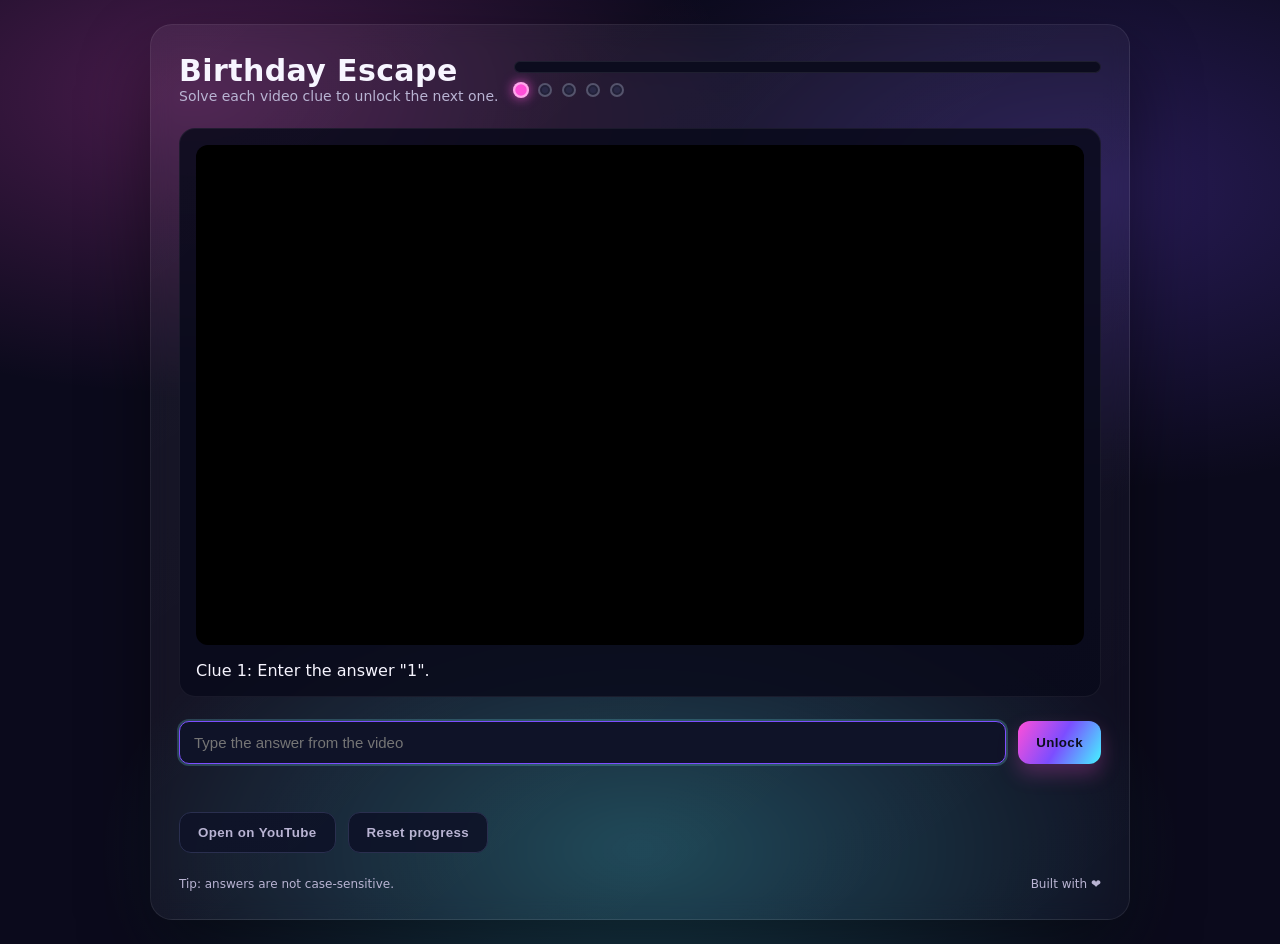
==== index.html @ ee64994b "Add step and multiple video" ====
<!DOCTYPE html>
<html lang="en">

<head>
	<meta charset="UTF-8" />
	<meta name="viewport" content="width=device-width, initial-scale=1" />
	<title>Birthday Escape</title>
	<style>
		:root {
			--bg: #0b0a1c;
			--card: #14112a;
			--accent: #ff4fd8;
			--accent-2: #7c4dff;
			--accent-3: #45f5ff;
			--text: #f7f5ff;
			--muted: #b9b4d3;
			--success: #43f6a2;
			--danger: #ff5d7d;
		}

		* {
			box-sizing: border-box;
		}

		body {
			margin: 0;
			font-family: "Segoe UI", system-ui, -apple-system, sans-serif;
			background:
				radial-gradient(900px 500px at 15% 10%, rgba(255, 79, 216, 0.25), transparent 60%),
				radial-gradient(900px 500px at 85% 20%, rgba(124, 77, 255, 0.25), transparent 60%),
				radial-gradient(900px 500px at 50% 90%, rgba(69, 245, 255, 0.25), transparent 60%),
				var(--bg);
			color: var(--text);
			min-height: 100vh;
			display: flex;
			align-items: center;
			justify-content: center;
			padding: 24px;
		}

		.container {
			width: min(980px, 100%);
			background: linear-gradient(140deg, rgba(255, 255, 255, 0.06), rgba(255, 255, 255, 0.02));
			border-radius: 22px;
			box-shadow: 0 30px 70px rgba(0, 0, 0, 0.45);
			padding: 28px;
			border: 1px solid rgba(255, 255, 255, 0.08);
			backdrop-filter: blur(10px);
			display: grid;
			gap: 24px;
		}

		header {
			display: flex;
			align-items: center;
			justify-content: space-between;
			gap: 16px;
			flex-wrap: wrap;
		}

		.title {
			font-size: clamp(22px, 3vw, 30px);
			font-weight: 700;
			letter-spacing: 0.4px;
		}

		.subtitle {
			color: var(--muted);
			font-size: 14px;
		}

		.progress {
			background: #0c0c1e;
			border-radius: 999px;
			height: 12px;
			overflow: hidden;
			position: relative;
			box-shadow: inset 0 0 0 1px rgba(255, 255, 255, 0.08);
		}

		.progress > span {
			display: block;
			height: 100%;
			background: linear-gradient(90deg, var(--accent), var(--accent-2), var(--accent-3));
			width: 0;
			transition: width 0.3s ease;
			box-shadow: 0 0 20px rgba(255, 79, 216, 0.35);
		}

		.step-dots {
			display: flex;
			gap: 10px;
			align-items: center;
			flex-wrap: wrap;
			margin-top: 10px;
		}

		.step-dot {
			width: 14px;
			height: 14px;
			border-radius: 50%;
			background: #2a2947;
			border: 2px solid rgba(255, 255, 255, 0.2);
			box-shadow: inset 0 0 0 2px rgba(0, 0, 0, 0.2);
			transition: transform 0.2s ease, background 0.2s ease, box-shadow 0.2s ease;
		}

		.step-dot.active {
			background: var(--accent);
			border-color: rgba(255, 255, 255, 0.5);
			box-shadow: 0 0 10px rgba(255, 79, 216, 0.8);
			transform: scale(1.15);
		}

		.step-dot.done {
			background: var(--accent-3);
			border-color: rgba(255, 255, 255, 0.6);
			box-shadow: 0 0 10px rgba(69, 245, 255, 0.7);
		}

		.video-card {
			background: rgba(10, 11, 28, 0.85);
			border-radius: 16px;
			padding: 16px;
			display: grid;
			gap: 16px;
			border: 1px solid rgba(255, 255, 255, 0.06);
		}

		iframe {
			width: 100%;
			aspect-ratio: 16 / 9;
			border: none;
			border-radius: 12px;
			background: #000;
		}

		.clue {
			font-size: 16px;
			color: var(--text);
		}

		.controls {
			display: grid;
			gap: 12px;
		}

		.input-row {
			display: grid;
			grid-template-columns: 1fr auto;
			gap: 12px;
		}

		input[type="text"] {
			padding: 12px 14px;
			border-radius: 10px;
			border: 1px solid #2a2f4f;
			background: #0f1328;
			color: var(--text);
			font-size: 15px;
			outline: none;
		}

		input[type="text"]:focus {
			border-color: var(--accent-2);
			box-shadow: 0 0 0 2px rgba(124, 243, 255, 0.2);
		}

		button {
			padding: 12px 18px;
			border-radius: 12px;
			border: none;
			background: linear-gradient(120deg, var(--accent), var(--accent-2), var(--accent-3));
			color: #0b0f1f;
			font-weight: 800;
			cursor: pointer;
			letter-spacing: 0.4px;
			transition: transform 0.15s ease, box-shadow 0.2s ease;
			box-shadow: 0 10px 20px rgba(255, 79, 216, 0.25);
		}

		button:active {
			transform: scale(0.98);
		}

		.secondary {
			background: rgba(15, 19, 40, 0.9);
			color: var(--muted);
			border: 1px solid #2a2f4f;
			box-shadow: none;
		}

		.feedback {
			min-height: 24px;
			font-size: 14px;
			color: var(--muted);
		}

		.feedback.success {
			color: var(--success);
		}

		.feedback.error {
			color: var(--danger);
		}

		.footer {
			display: flex;
			gap: 12px;
			justify-content: space-between;
			flex-wrap: wrap;
			color: var(--muted);
			font-size: 12px;
		}

		.link {
			color: var(--accent-2);
			text-decoration: none;
		}
	</style>
</head>

<body>
	<div class="container">
		<header>
			<div>
				<div class="title">Birthday Escape</div>
				<div class="subtitle">Solve each video clue to unlock the next one.</div>
			</div>
			<div style="min-width: 220px; flex: 1;">
				<div class="progress" aria-label="Progress">
					<span id="progressBar"></span>
				</div>
				<div class="step-dots" id="stepDots" aria-label="Step markers"></div>
			</div>
		</header>

		<section class="video-card">
			<iframe id="videoFrame" title="Clue video" allow="accelerometer; autoplay; clipboard-write; encrypted-media; gyroscope; picture-in-picture" allowfullscreen></iframe>
			<div class="clue" id="clueText"></div>
		</section>

		<section class="controls">
			<div class="input-row">
				<input id="answerInput" type="text" placeholder="Type the answer from the video" autocomplete="off" />
				<button id="submitButton" type="button">Unlock</button>
			</div>
			<div class="feedback" id="feedback"></div>
			<div style="display: flex; gap: 12px; flex-wrap: wrap;">
				<button id="openYoutube" class="secondary" type="button">Open on YouTube</button>
				<button id="resetProgress" class="secondary" type="button">Reset progress</button>
			</div>
		</section>

		<div class="footer">
			<div>Tip: answers are not case-sensitive.</div>
			<div>Built with ❤</div>
		</div>
	</div>

	<script>
		const steps = [
			{
				id: 1,
				videoId: "dQw4w9WgXcQ",
				prompt: "Clue 1: Enter the answer \"1\".",
				answers: ["1"],
				successMessage: "Step 1 unlocked!"
			},
			{
				id: 2,
				videoId: "9bZkp7q19f0",
				prompt: "Clue 2: Enter the answer \"2\".",
				answers: ["2"],
				successMessage: "Step 2 unlocked!"
			},
			{
				id: 3,
				videoId: "3JZ_D3ELwOQ",
				prompt: "Clue 3: Enter the answer \"3\".",
				answers: ["3"],
				successMessage: "Step 3 unlocked!"
			},
			{
				id: 4,
				videoId: "aqz-KE-bpKQ",
				prompt: "Clue 4: Enter the answer \"4\".",
				answers: ["4"],
				successMessage: "Step 4 unlocked!"
			},
			{
				id: 5,
				videoId: "kXYiU_JCYtU",
				prompt: "Clue 5: Enter the answer \"5\".",
				answers: ["5"],
				successMessage: "All done! Happy birthday!"
			}
		];

		const storageKey = "escape-step-index";
		const videoFrame = document.getElementById("videoFrame");
		const clueText = document.getElementById("clueText");
		const answerInput = document.getElementById("answerInput");
		const feedback = document.getElementById("feedback");
		const progressBar = document.getElementById("progressBar");
		const stepDots = document.getElementById("stepDots");
		const openYoutube = document.getElementById("openYoutube");
		const resetProgress = document.getElementById("resetProgress");

		const normalize = (value) => value
			.toLowerCase()
			.normalize("NFD")
			.replace(/\p{Diacritic}/gu, "")
			.replace(/[^a-z0-9]+/g, " ")
			.trim();

		const getIndex = () => {
			const raw = localStorage.getItem(storageKey);
			const idx = Number(raw);
			return Number.isFinite(idx) && idx >= 0 && idx < steps.length ? idx : 0;
		};

		const setIndex = (idx) => {
			localStorage.setItem(storageKey, String(idx));
		};

		const renderDots = (idx) => {
			stepDots.innerHTML = "";
			steps.forEach((step, stepIndex) => {
				const dot = document.createElement("span");
				dot.className = "step-dot";
				if (stepIndex < idx) dot.classList.add("done");
				if (stepIndex === idx) dot.classList.add("active");
				stepDots.appendChild(dot);
			});
		};

		const renderStep = (idx) => {
			const step = steps[idx];
			const embedUrl = `https://www.youtube.com/embed/${step.videoId}?rel=0`;
			videoFrame.src = embedUrl;
			clueText.textContent = step.prompt;
			feedback.textContent = "";
			feedback.className = "feedback";
			answerInput.value = "";
			answerInput.focus();
			const progress = ((idx) / (steps.length)) * 100;
			progressBar.style.width = `${progress}%`;
			renderDots(idx);
			openYoutube.onclick = () => window.open(`https://youtu.be/${step.videoId}`, "_blank");
		};

		const unlockNext = () => {
			let idx = getIndex();
			const userAnswer = normalize(answerInput.value);
			const stepMatches = steps
				.map((step, stepIndex) => ({
					stepIndex,
					answers: step.answers.map(normalize)
				}))
				.filter((entry) => entry.answers.includes(userAnswer));

			if (!userAnswer) {
				feedback.textContent = "Type an answer first.";
				feedback.className = "feedback error";
				return;
			}

			if (stepMatches.length > 0) {
				const highestMatch = Math.max(...stepMatches.map((entry) => entry.stepIndex));
				const nextIndex = Math.min(highestMatch + 1, steps.length);
				const messageIndex = Math.min(highestMatch, steps.length - 1);
				feedback.textContent = steps[messageIndex].successMessage + (highestMatch > idx ? " Shortcut applied!" : "");
				feedback.className = "feedback success";

				if (nextIndex >= steps.length) {
					setIndex(steps.length - 1);
					progressBar.style.width = "100%";
					renderDots(steps.length - 1);
					clueText.textContent = "All clues solved. Share a smile!";
					return;
				}

				setIndex(nextIndex);
				setTimeout(() => renderStep(nextIndex), 600);
				return;
			}

			feedback.textContent = "Not quite. Try again.";
			feedback.className = "feedback error";
		};

		document.getElementById("submitButton").addEventListener("click", unlockNext);
		answerInput.addEventListener("keydown", (event) => {
			if (event.key === "Enter") {
				unlockNext();
			}
		});

		resetProgress.addEventListener("click", () => {
			setIndex(0);
			renderStep(0);
		});

		renderStep(getIndex());
	</script>
</body>

</html>
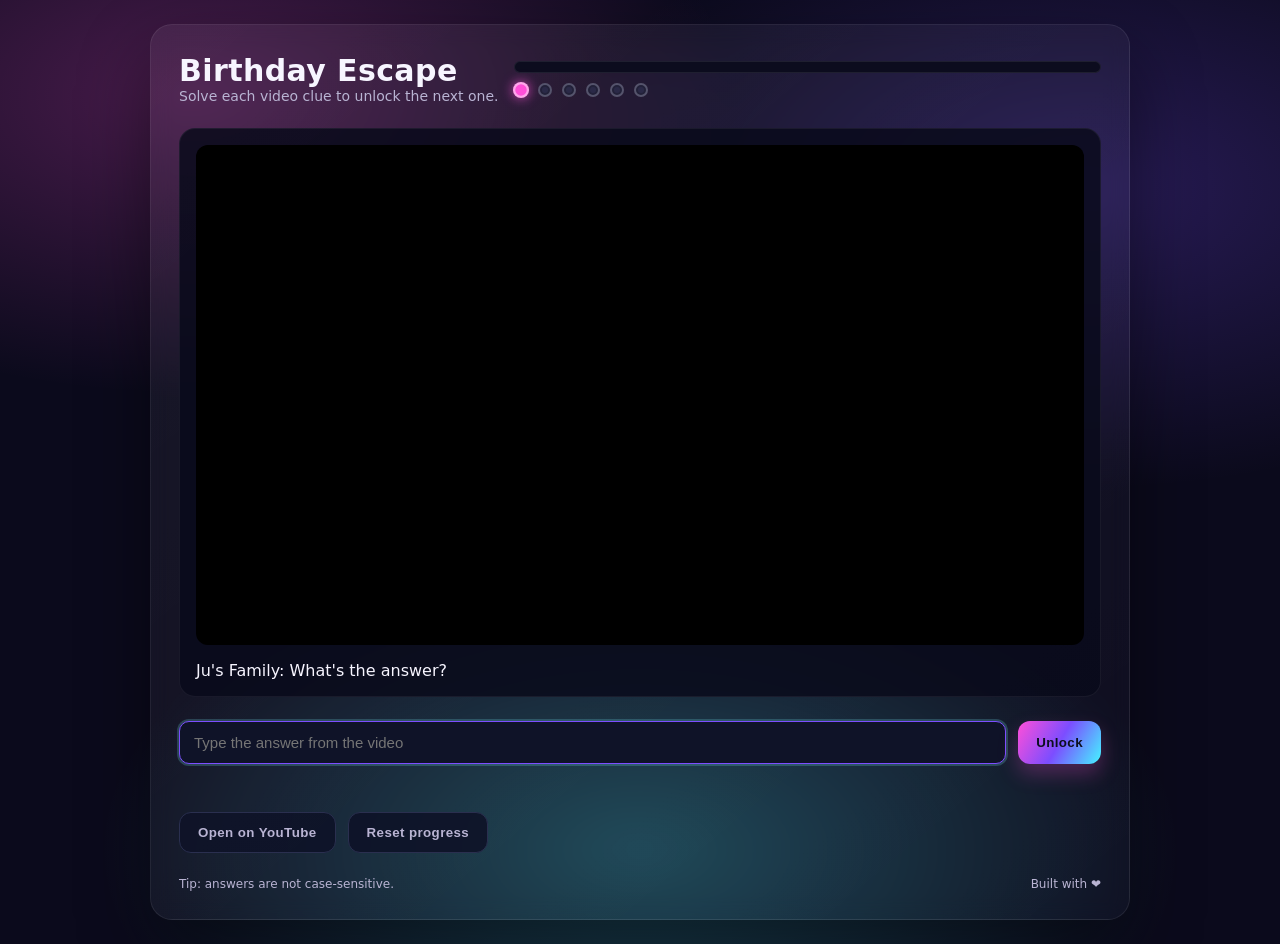
==== commit b7330355: "Add real video and answers" ====
--- a/index.html
+++ b/index.html
@@ -262,38 +262,45 @@
 		const steps = [
 			{
 				id: 1,
-				videoId: "dQw4w9WgXcQ",
-				prompt: "Clue 1: Enter the answer \"1\".",
-				answers: ["1"],
-				successMessage: "Step 1 unlocked!"
+				videoId: "pkTbPj2uB2Y",
+				prompt: "Ju's Family: What's the answer?",
+				answers: ["home", "home!"],
+				successMessage: "Ju's Family unlocked!"
 			},
 			{
 				id: 2,
-				videoId: "9bZkp7q19f0",
-				prompt: "Clue 2: Enter the answer \"2\".",
-				answers: ["2"],
-				successMessage: "Step 2 unlocked!"
+				videoId: "Qhu6roH6QSY",
+				prompt: "Emma & Hugo: What's the answer?",
+				answers: ["64", "64s", "1:04", "1 04", "1min 04", "1 min 04", "1min04", "1min04s", "1min 04s", "1 min 04s", "1:04s"],
+				successMessage: "Emma & Hugo unlocked!"
 			},
 			{
 				id: 3,
-				videoId: "3JZ_D3ELwOQ",
-				prompt: "Clue 3: Enter the answer \"3\".",
-				answers: ["3"],
-				successMessage: "Step 3 unlocked!"
+				videoId: "KE1F0hf01m4",
+				prompt: "Anne: What's the answer?",
+				answers: ["aligator", "alligator", "ali-gator", "ali gator"],
+				successMessage: "Anne unlocked!"
 			},
 			{
 				id: 4,
-				videoId: "aqz-KE-bpKQ",
-				prompt: "Clue 4: Enter the answer \"4\".",
-				answers: ["4"],
-				successMessage: "Step 4 unlocked!"
+				videoId: "dXLEpXMvjw4",
+				prompt: "Nana's team: What's the answer?",
+				answers: ["emoji"],
+				successMessage: "Nana's team unlocked!"
 			},
 			{
 				id: 5,
-				videoId: "kXYiU_JCYtU",
-				prompt: "Clue 5: Enter the answer \"5\".",
-				answers: ["5"],
-				successMessage: "All done! Happy birthday!"
+				videoId: "O6nALjtHTh8",
+				prompt: "Parents: What's the answer?",
+				answers: ["treasure"],
+				successMessage: "Parents unlocked!"
+			},
+			{
+				id: 6,
+				videoId: "5WNW_e3QRlc",
+				prompt: "Lucas: What's the answer?",
+				answers: ["outer wilds", "outerwilds"],
+				successMessage: "Lucas unlocked!"
 			}
 		];
 
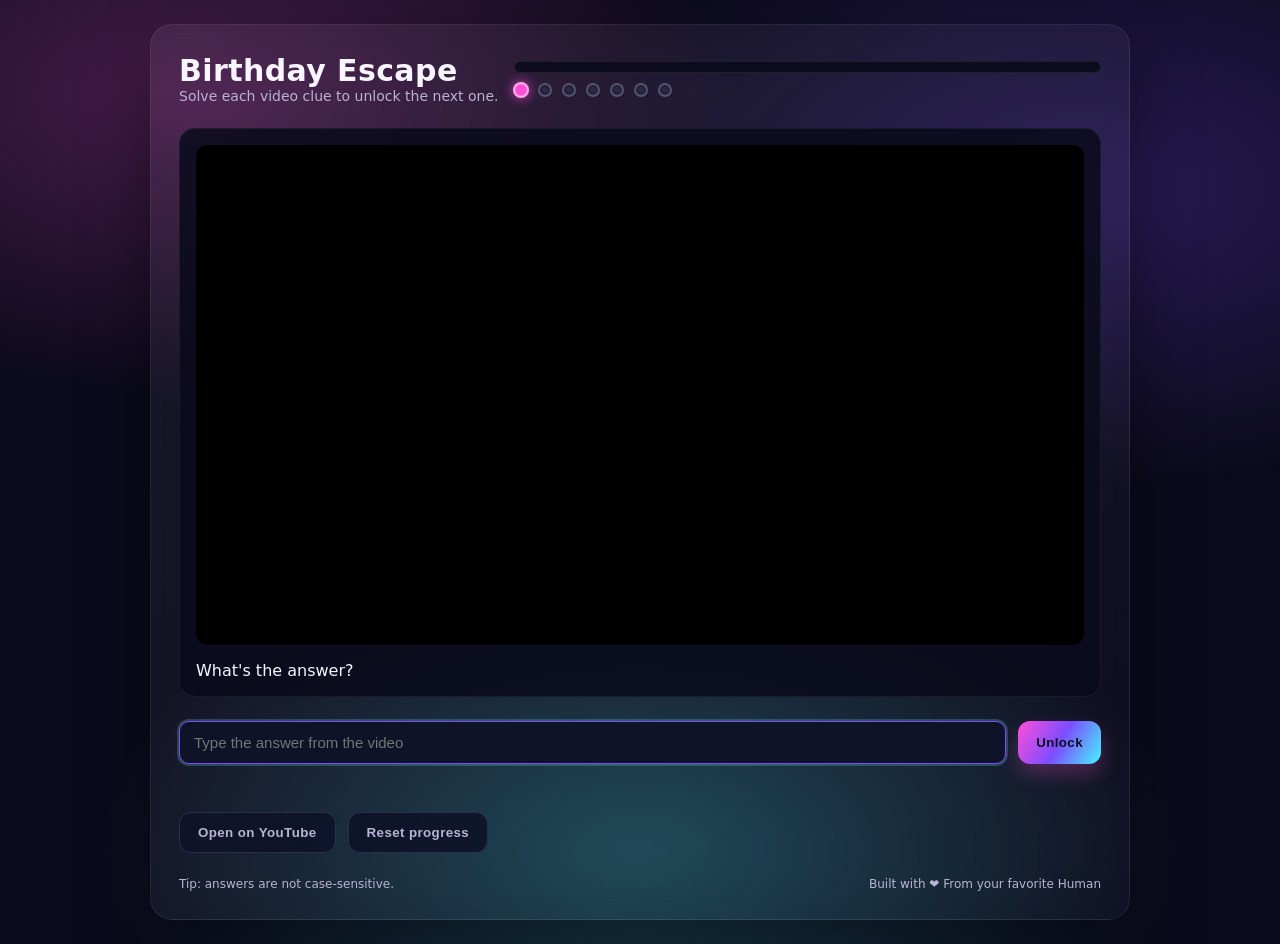
==== commit f9f7599a: "Add Julien's video" ====
--- a/index.html
+++ b/index.html
@@ -254,7 +254,7 @@
 
 		<div class="footer">
 			<div>Tip: answers are not case-sensitive.</div>
-			<div>Built with ❤</div>
+			<div>Built with ❤ From your favorite Human</div>
 		</div>
 	</div>
 
@@ -263,44 +263,51 @@
 			{
 				id: 1,
 				videoId: "pkTbPj2uB2Y",
-				prompt: "Ju's Family: What's the answer?",
-				answers: ["home", "home!"],
-				successMessage: "Ju's Family unlocked!"
+				prompt: "What's the answer?",
+				answers: ["family", "Family"],
+				successMessage: "Good job !"
 			},
 			{
 				id: 2,
 				videoId: "Qhu6roH6QSY",
 				prompt: "Emma & Hugo: What's the answer?",
 				answers: ["64", "64s", "1:04", "1 04", "1min 04", "1 min 04", "1min04", "1min04s", "1min 04s", "1 min 04s", "1:04s"],
-				successMessage: "Emma & Hugo unlocked!"
+				successMessage: "Good job !"
 			},
 			{
 				id: 3,
+				videoId: "Wky6CNcocYQ",
+				prompt: "What's the answer?",
+				answers: ["home", "home!", "Home", "Home!"],
+				successMessage: "Good job !"
+			},
+			{
+				id: 4,
 				videoId: "KE1F0hf01m4",
 				prompt: "Anne: What's the answer?",
 				answers: ["aligator", "alligator", "ali-gator", "ali gator"],
-				successMessage: "Anne unlocked!"
-			},
-			{
-				id: 4,
+				successMessage: "Good job !"
+			},
+			{
+				id: 5,
 				videoId: "dXLEpXMvjw4",
 				prompt: "Nana's team: What's the answer?",
 				answers: ["emoji"],
-				successMessage: "Nana's team unlocked!"
-			},
-			{
-				id: 5,
+				successMessage: "Good job !"
+			},
+			{
+				id: 6,
 				videoId: "O6nALjtHTh8",
 				prompt: "Parents: What's the answer?",
 				answers: ["treasure"],
-				successMessage: "Parents unlocked!"
-			},
-			{
-				id: 6,
+				successMessage: "Good job !"
+			},
+			{
+				id: 7,
 				videoId: "5WNW_e3QRlc",
 				prompt: "Lucas: What's the answer?",
 				answers: ["outer wilds", "outerwilds"],
-				successMessage: "Lucas unlocked!"
+				successMessage: "Good job !"
 			}
 		];
 
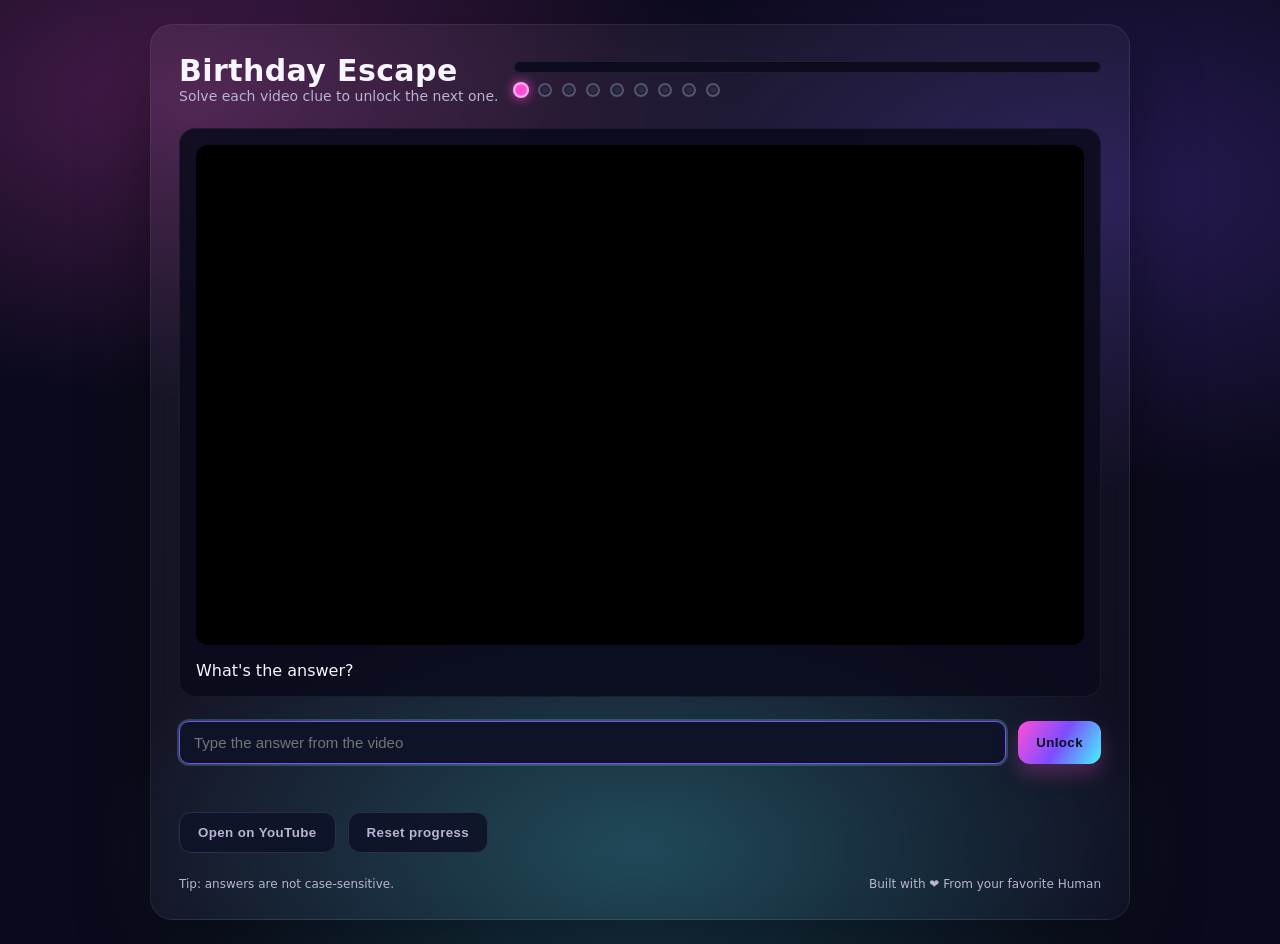
==== commit 4267fdd4: "Add Timo & Mel + Miss Rey videos" ====
--- a/index.html
+++ b/index.html
@@ -264,7 +264,7 @@
 				id: 1,
 				videoId: "pkTbPj2uB2Y",
 				prompt: "What's the answer?",
-				answers: ["family", "Family"],
+				answers: ["famille", "Famille"],
 				successMessage: "Good job !"
 			},
 			{
@@ -307,6 +307,20 @@
 				videoId: "5WNW_e3QRlc",
 				prompt: "Lucas: What's the answer?",
 				answers: ["outer wilds", "outerwilds"],
+				successMessage: "Good job !"
+			},
+			{
+				id: 8,
+				videoId: "WCfme8C1l6Y",
+				prompt: "Mel & Tmo: What's the answer?",
+				answers: ["3784", "3785"],
+				successMessage: "Good job !"
+			},
+			{
+				id: 9,
+				videoId: "9ScR48O30H0",
+				prompt: "Miss Rey: What's the answer?",
+				answers: ["once you go black you never come back", "Once you go black you never come back", "once you go black, you never come back", "Once you go black, you never come back"],
 				successMessage: "Good job !"
 			}
 		];
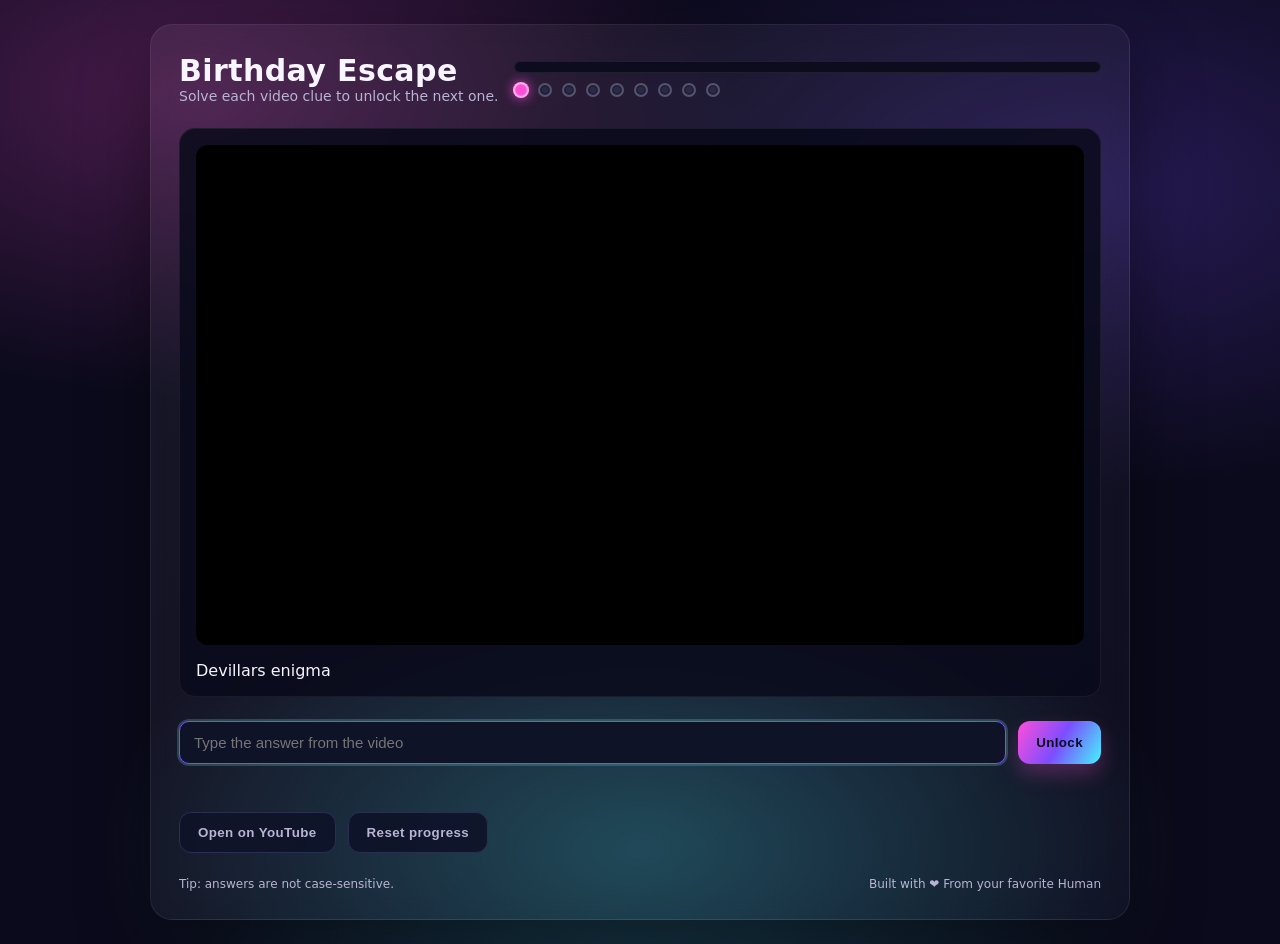
==== commit 497111c0: "Update order" ====
--- a/index.html
+++ b/index.html
@@ -259,68 +259,69 @@
 	</div>
 
 	<script>
+		idx = 1
 		const steps = [
 			{
-				id: 1,
+				id: idx++,
 				videoId: "pkTbPj2uB2Y",
-				prompt: "What's the answer?",
+				prompt: "Devillars enigma",
 				answers: ["famille", "Famille"],
 				successMessage: "Good job !"
 			},
 			{
-				id: 2,
+				id: idx++,
 				videoId: "Qhu6roH6QSY",
-				prompt: "Emma & Hugo: What's the answer?",
+				prompt: "Emma & Hugo's enigma?",
 				answers: ["64", "64s", "1:04", "1 04", "1min 04", "1 min 04", "1min04", "1min04s", "1min 04s", "1 min 04s", "1:04s"],
 				successMessage: "Good job !"
 			},
 			{
-				id: 3,
+				id: idx++,
+				videoId: "KE1F0hf01m4",
+				prompt: "Anne's enigma?",
+				answers: ["aligator", "alligator", "ali-gator", "ali gator"],
+				successMessage: "Good job !"
+			},
+			{
+				id: idx++,
+				videoId: "5WNW_e3QRlc",
+				prompt: "Lucas's enigma'?",
+				answers: ["outer wilds", "outerwilds"],
+				successMessage: "Good job !"
+			},
+			{
+				id: idx++,
+				videoId: "WCfme8C1l6Y",
+				prompt: "Mel & Tmo's enigma",
+				answers: ["3784", "3785"],
+				successMessage: "Good job !"
+			},
+			{
+				id: idx++,
+				videoId: "9ScR48O30H0",
+				prompt: "Miss Rey's enigma",
+				answers: ["once you go black you never come back", "Once you go black you never come back", "once you go black, you never come back", "Once you go black, you never come back"],
+				successMessage: "Good job !"
+			},
+			{
+				id: idx++,
 				videoId: "Wky6CNcocYQ",
-				prompt: "What's the answer?",
-				answers: ["home", "home!", "Home", "Home!"],
-				successMessage: "Good job !"
-			},
-			{
-				id: 4,
-				videoId: "KE1F0hf01m4",
-				prompt: "Anne: What's the answer?",
-				answers: ["aligator", "alligator", "ali-gator", "ali gator"],
-				successMessage: "Good job !"
-			},
-			{
-				id: 5,
+				prompt: "Julien's enigma",
+				answers: ["home!", "Home!"],
+				successMessage: "Good job !"
+			},
+			{
+				id: idx++,
 				videoId: "dXLEpXMvjw4",
-				prompt: "Nana's team: What's the answer?",
+				prompt: "Nana's team enigma",
 				answers: ["emoji"],
 				successMessage: "Good job !"
 			},
 			{
-				id: 6,
+				id: idx++,
 				videoId: "O6nALjtHTh8",
-				prompt: "Parents: What's the answer?",
+				prompt: "Parents' enigma",
 				answers: ["treasure"],
-				successMessage: "Good job !"
-			},
-			{
-				id: 7,
-				videoId: "5WNW_e3QRlc",
-				prompt: "Lucas: What's the answer?",
-				answers: ["outer wilds", "outerwilds"],
-				successMessage: "Good job !"
-			},
-			{
-				id: 8,
-				videoId: "WCfme8C1l6Y",
-				prompt: "Mel & Tmo: What's the answer?",
-				answers: ["3784", "3785"],
-				successMessage: "Good job !"
-			},
-			{
-				id: 9,
-				videoId: "9ScR48O30H0",
-				prompt: "Miss Rey: What's the answer?",
-				answers: ["once you go black you never come back", "Once you go black you never come back", "once you go black, you never come back", "Once you go black, you never come back"],
 				successMessage: "Good job !"
 			}
 		];
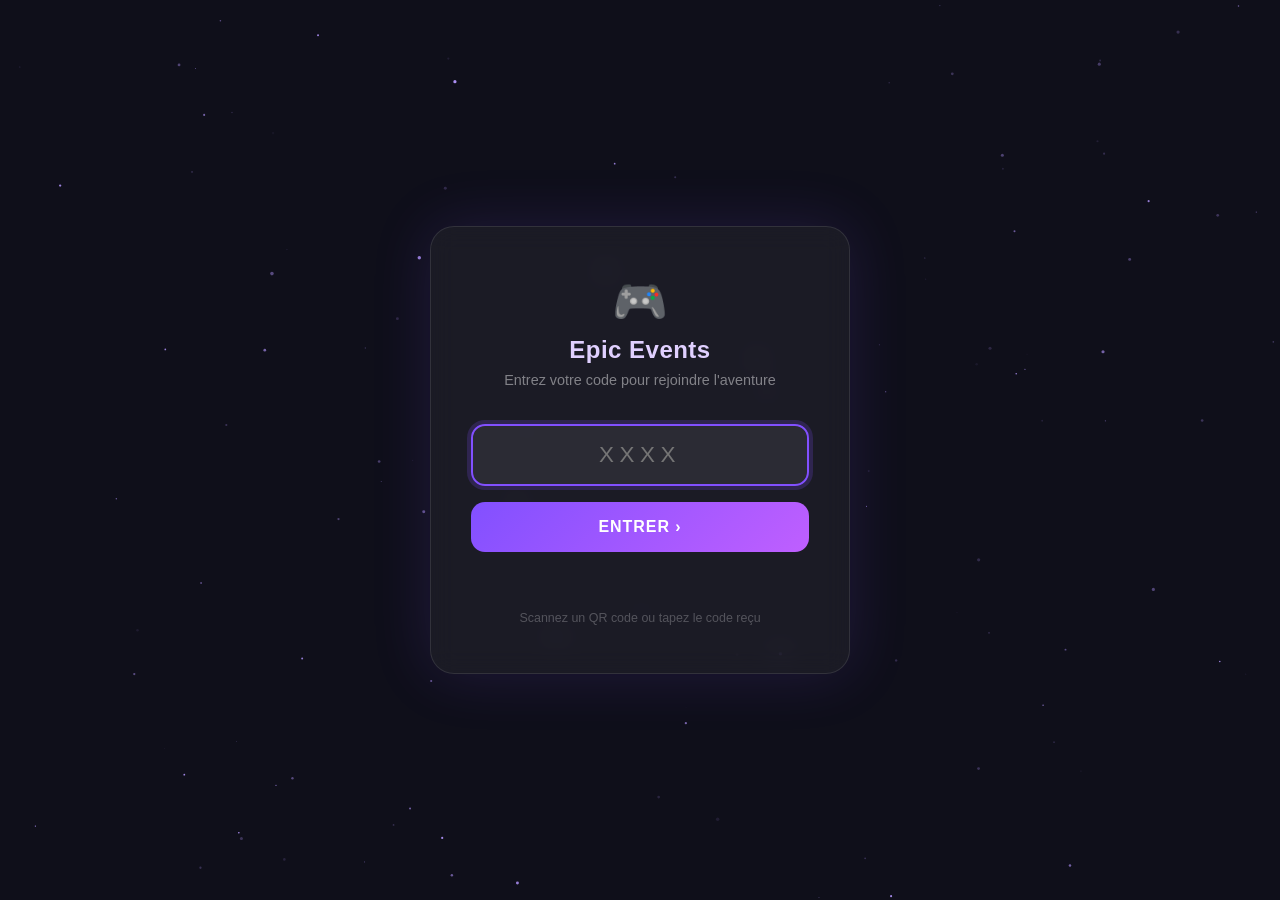
==== commit b23fc359: "Initial commit" ====
--- a/index.html
+++ b/index.html
@@ -1,438 +1,261 @@
 <!DOCTYPE html>
-<html lang="en">
-
+<html lang="fr">
 <head>
-	<meta charset="UTF-8" />
-	<meta name="viewport" content="width=device-width, initial-scale=1" />
-	<title>Birthday Escape</title>
-	<style>
-		:root {
-			--bg: #0b0a1c;
-			--card: #14112a;
-			--accent: #ff4fd8;
-			--accent-2: #7c4dff;
-			--accent-3: #45f5ff;
-			--text: #f7f5ff;
-			--muted: #b9b4d3;
-			--success: #43f6a2;
-			--danger: #ff5d7d;
-		}
-
-		* {
-			box-sizing: border-box;
-		}
-
-		body {
-			margin: 0;
-			font-family: "Segoe UI", system-ui, -apple-system, sans-serif;
-			background:
-				radial-gradient(900px 500px at 15% 10%, rgba(255, 79, 216, 0.25), transparent 60%),
-				radial-gradient(900px 500px at 85% 20%, rgba(124, 77, 255, 0.25), transparent 60%),
-				radial-gradient(900px 500px at 50% 90%, rgba(69, 245, 255, 0.25), transparent 60%),
-				var(--bg);
-			color: var(--text);
-			min-height: 100vh;
-			display: flex;
-			align-items: center;
-			justify-content: center;
-			padding: 24px;
-		}
-
-		.container {
-			width: min(980px, 100%);
-			background: linear-gradient(140deg, rgba(255, 255, 255, 0.06), rgba(255, 255, 255, 0.02));
-			border-radius: 22px;
-			box-shadow: 0 30px 70px rgba(0, 0, 0, 0.45);
-			padding: 28px;
-			border: 1px solid rgba(255, 255, 255, 0.08);
-			backdrop-filter: blur(10px);
-			display: grid;
-			gap: 24px;
-		}
-
-		header {
-			display: flex;
-			align-items: center;
-			justify-content: space-between;
-			gap: 16px;
-			flex-wrap: wrap;
-		}
-
-		.title {
-			font-size: clamp(22px, 3vw, 30px);
-			font-weight: 700;
-			letter-spacing: 0.4px;
-		}
-
-		.subtitle {
-			color: var(--muted);
-			font-size: 14px;
-		}
-
-		.progress {
-			background: #0c0c1e;
-			border-radius: 999px;
-			height: 12px;
-			overflow: hidden;
-			position: relative;
-			box-shadow: inset 0 0 0 1px rgba(255, 255, 255, 0.08);
-		}
-
-		.progress > span {
-			display: block;
-			height: 100%;
-			background: linear-gradient(90deg, var(--accent), var(--accent-2), var(--accent-3));
-			width: 0;
-			transition: width 0.3s ease;
-			box-shadow: 0 0 20px rgba(255, 79, 216, 0.35);
-		}
-
-		.step-dots {
-			display: flex;
-			gap: 10px;
-			align-items: center;
-			flex-wrap: wrap;
-			margin-top: 10px;
-		}
-
-		.step-dot {
-			width: 14px;
-			height: 14px;
-			border-radius: 50%;
-			background: #2a2947;
-			border: 2px solid rgba(255, 255, 255, 0.2);
-			box-shadow: inset 0 0 0 2px rgba(0, 0, 0, 0.2);
-			transition: transform 0.2s ease, background 0.2s ease, box-shadow 0.2s ease;
-		}
-
-		.step-dot.active {
-			background: var(--accent);
-			border-color: rgba(255, 255, 255, 0.5);
-			box-shadow: 0 0 10px rgba(255, 79, 216, 0.8);
-			transform: scale(1.15);
-		}
-
-		.step-dot.done {
-			background: var(--accent-3);
-			border-color: rgba(255, 255, 255, 0.6);
-			box-shadow: 0 0 10px rgba(69, 245, 255, 0.7);
-		}
-
-		.video-card {
-			background: rgba(10, 11, 28, 0.85);
-			border-radius: 16px;
-			padding: 16px;
-			display: grid;
-			gap: 16px;
-			border: 1px solid rgba(255, 255, 255, 0.06);
-		}
-
-		iframe {
-			width: 100%;
-			aspect-ratio: 16 / 9;
-			border: none;
-			border-radius: 12px;
-			background: #000;
-		}
-
-		.clue {
-			font-size: 16px;
-			color: var(--text);
-		}
-
-		.controls {
-			display: grid;
-			gap: 12px;
-		}
-
-		.input-row {
-			display: grid;
-			grid-template-columns: 1fr auto;
-			gap: 12px;
-		}
-
-		input[type="text"] {
-			padding: 12px 14px;
-			border-radius: 10px;
-			border: 1px solid #2a2f4f;
-			background: #0f1328;
-			color: var(--text);
-			font-size: 15px;
-			outline: none;
-		}
-
-		input[type="text"]:focus {
-			border-color: var(--accent-2);
-			box-shadow: 0 0 0 2px rgba(124, 243, 255, 0.2);
-		}
-
-		button {
-			padding: 12px 18px;
-			border-radius: 12px;
-			border: none;
-			background: linear-gradient(120deg, var(--accent), var(--accent-2), var(--accent-3));
-			color: #0b0f1f;
-			font-weight: 800;
-			cursor: pointer;
-			letter-spacing: 0.4px;
-			transition: transform 0.15s ease, box-shadow 0.2s ease;
-			box-shadow: 0 10px 20px rgba(255, 79, 216, 0.25);
-		}
-
-		button:active {
-			transform: scale(0.98);
-		}
-
-		.secondary {
-			background: rgba(15, 19, 40, 0.9);
-			color: var(--muted);
-			border: 1px solid #2a2f4f;
-			box-shadow: none;
-		}
-
-		.feedback {
-			min-height: 24px;
-			font-size: 14px;
-			color: var(--muted);
-		}
-
-		.feedback.success {
-			color: var(--success);
-		}
-
-		.feedback.error {
-			color: var(--danger);
-		}
-
-		.footer {
-			display: flex;
-			gap: 12px;
-			justify-content: space-between;
-			flex-wrap: wrap;
-			color: var(--muted);
-			font-size: 12px;
-		}
-
-		.link {
-			color: var(--accent-2);
-			text-decoration: none;
-		}
-	</style>
+  <meta charset="UTF-8" />
+  <meta name="viewport" content="width=device-width, initial-scale=1.0" />
+  <title>Epic Events — Entrez votre code</title>
+  <style>
+    * { margin: 0; padding: 0; box-sizing: border-box; }
+
+    body {
+      min-height: 100vh;
+      display: flex;
+      flex-direction: column;
+      align-items: center;
+      justify-content: center;
+      background: #0f0f1a;
+      font-family: 'Segoe UI', sans-serif;
+      color: #fff;
+      overflow: hidden;
+    }
+
+    /* Particules de fond */
+    .bg-stars {
+      position: fixed;
+      inset: 0;
+      pointer-events: none;
+      z-index: 0;
+    }
+
+    .card {
+      position: relative;
+      z-index: 1;
+      background: rgba(255,255,255,0.05);
+      border: 1px solid rgba(255,255,255,0.1);
+      border-radius: 24px;
+      padding: 48px 40px;
+      width: min(420px, 92vw);
+      text-align: center;
+      backdrop-filter: blur(12px);
+      box-shadow: 0 0 60px rgba(130, 80, 255, 0.15);
+    }
+
+    .logo {
+      font-size: 2.8rem;
+      margin-bottom: 8px;
+    }
+
+    h1 {
+      font-size: 1.5rem;
+      font-weight: 700;
+      letter-spacing: 0.02em;
+      color: #e0d0ff;
+      margin-bottom: 8px;
+    }
+
+    .subtitle {
+      font-size: 0.9rem;
+      color: rgba(255,255,255,0.45);
+      margin-bottom: 36px;
+    }
+
+    .input-wrap {
+      position: relative;
+      margin-bottom: 16px;
+    }
+
+    input {
+      width: 100%;
+      padding: 16px 20px;
+      font-size: 1.4rem;
+      text-align: center;
+      letter-spacing: 0.25em;
+      text-transform: uppercase;
+      background: rgba(255,255,255,0.07);
+      border: 2px solid rgba(255,255,255,0.15);
+      border-radius: 14px;
+      color: #fff;
+      outline: none;
+      transition: border-color 0.2s, box-shadow 0.2s;
+    }
+
+    input:focus {
+      border-color: #8250ff;
+      box-shadow: 0 0 0 4px rgba(130,80,255,0.2);
+    }
+
+    input.error {
+      border-color: #ff4d6d;
+      box-shadow: 0 0 0 4px rgba(255,77,109,0.2);
+      animation: shake 0.35s;
+    }
+
+    @keyframes shake {
+      0%, 100% { transform: translateX(0); }
+      20% { transform: translateX(-8px); }
+      40% { transform: translateX(8px); }
+      60% { transform: translateX(-5px); }
+      80% { transform: translateX(5px); }
+    }
+
+    button {
+      width: 100%;
+      padding: 16px;
+      font-size: 1rem;
+      font-weight: 700;
+      letter-spacing: 0.06em;
+      text-transform: uppercase;
+      background: linear-gradient(135deg, #8250ff, #bf5fff);
+      border: none;
+      border-radius: 14px;
+      color: #fff;
+      cursor: pointer;
+      transition: transform 0.15s, box-shadow 0.15s;
+    }
+
+    button:hover {
+      transform: translateY(-2px);
+      box-shadow: 0 8px 24px rgba(130,80,255,0.4);
+    }
+
+    button:active { transform: translateY(0); }
+
+    .error-msg {
+      margin-top: 14px;
+      font-size: 0.88rem;
+      color: #ff4d6d;
+      min-height: 1.2em;
+      transition: opacity 0.2s;
+    }
+
+    .hint {
+      margin-top: 28px;
+      font-size: 0.78rem;
+      color: rgba(255,255,255,0.25);
+    }
+  </style>
 </head>
-
 <body>
-	<div class="container">
-		<header>
-			<div>
-				<div class="title">Birthday Escape</div>
-				<div class="subtitle">Solve each video clue to unlock the next one.</div>
-			</div>
-			<div style="min-width: 220px; flex: 1;">
-				<div class="progress" aria-label="Progress">
-					<span id="progressBar"></span>
-				</div>
-				<div class="step-dots" id="stepDots" aria-label="Step markers"></div>
-			</div>
-		</header>
-
-		<section class="video-card">
-			<iframe id="videoFrame" title="Clue video" allow="accelerometer; autoplay; clipboard-write; encrypted-media; gyroscope; picture-in-picture" allowfullscreen></iframe>
-			<div class="clue" id="clueText"></div>
-		</section>
-
-		<section class="controls">
-			<div class="input-row">
-				<input id="answerInput" type="text" placeholder="Type the answer from the video" autocomplete="off" />
-				<button id="submitButton" type="button">Unlock</button>
-			</div>
-			<div class="feedback" id="feedback"></div>
-			<div style="display: flex; gap: 12px; flex-wrap: wrap;">
-				<button id="openYoutube" class="secondary" type="button">Open on YouTube</button>
-				<button id="resetProgress" class="secondary" type="button">Reset progress</button>
-			</div>
-		</section>
-
-		<div class="footer">
-			<div>Tip: answers are not case-sensitive.</div>
-			<div>Built with ❤ From your favorite Human</div>
-		</div>
-	</div>
-
-	<script>
-		idx = 1
-		const steps = [
-			{
-				id: idx++,
-				videoId: "pkTbPj2uB2Y",
-				prompt: "Devillars enigma",
-				answers: ["famille", "Famille"],
-				successMessage: "Good job !"
-			},
-			{
-				id: idx++,
-				videoId: "Qhu6roH6QSY",
-				prompt: "Emma & Hugo's enigma?",
-				answers: ["64", "64s", "1:04", "1 04", "1min 04", "1 min 04", "1min04", "1min04s", "1min 04s", "1 min 04s", "1:04s"],
-				successMessage: "Good job !"
-			},
-			{
-				id: idx++,
-				videoId: "KE1F0hf01m4",
-				prompt: "Anne's enigma?",
-				answers: ["aligator", "alligator", "ali-gator", "ali gator"],
-				successMessage: "Good job !"
-			},
-			{
-				id: idx++,
-				videoId: "5WNW_e3QRlc",
-				prompt: "Lucas's enigma'?",
-				answers: ["outer wilds", "outerwilds"],
-				successMessage: "Good job !"
-			},
-			{
-				id: idx++,
-				videoId: "WCfme8C1l6Y",
-				prompt: "Mel & Tmo's enigma",
-				answers: ["3784", "3785"],
-				successMessage: "Good job !"
-			},
-			{
-				id: idx++,
-				videoId: "9ScR48O30H0",
-				prompt: "Miss Rey's enigma",
-				answers: ["once you go black you never come back", "Once you go black you never come back", "once you go black, you never come back", "Once you go black, you never come back"],
-				successMessage: "Good job !"
-			},
-			{
-				id: idx++,
-				videoId: "Wky6CNcocYQ",
-				prompt: "Julien's enigma",
-				answers: ["home!", "Home!"],
-				successMessage: "Good job !"
-			},
-			{
-				id: idx++,
-				videoId: "dXLEpXMvjw4",
-				prompt: "Nana's team enigma",
-				answers: ["emoji"],
-				successMessage: "Good job !"
-			},
-			{
-				id: idx++,
-				videoId: "O6nALjtHTh8",
-				prompt: "Parents' enigma",
-				answers: ["treasure"],
-				successMessage: "Good job !"
-			}
-		];
-
-		const storageKey = "escape-step-index";
-		const videoFrame = document.getElementById("videoFrame");
-		const clueText = document.getElementById("clueText");
-		const answerInput = document.getElementById("answerInput");
-		const feedback = document.getElementById("feedback");
-		const progressBar = document.getElementById("progressBar");
-		const stepDots = document.getElementById("stepDots");
-		const openYoutube = document.getElementById("openYoutube");
-		const resetProgress = document.getElementById("resetProgress");
-
-		const normalize = (value) => value
-			.toLowerCase()
-			.normalize("NFD")
-			.replace(/\p{Diacritic}/gu, "")
-			.replace(/[^a-z0-9]+/g, " ")
-			.trim();
-
-		const getIndex = () => {
-			const raw = localStorage.getItem(storageKey);
-			const idx = Number(raw);
-			return Number.isFinite(idx) && idx >= 0 && idx < steps.length ? idx : 0;
-		};
-
-		const setIndex = (idx) => {
-			localStorage.setItem(storageKey, String(idx));
-		};
-
-		const renderDots = (idx) => {
-			stepDots.innerHTML = "";
-			steps.forEach((step, stepIndex) => {
-				const dot = document.createElement("span");
-				dot.className = "step-dot";
-				if (stepIndex < idx) dot.classList.add("done");
-				if (stepIndex === idx) dot.classList.add("active");
-				stepDots.appendChild(dot);
-			});
-		};
-
-		const renderStep = (idx) => {
-			const step = steps[idx];
-			const embedUrl = `https://www.youtube.com/embed/${step.videoId}?rel=0`;
-			videoFrame.src = embedUrl;
-			clueText.textContent = step.prompt;
-			feedback.textContent = "";
-			feedback.className = "feedback";
-			answerInput.value = "";
-			answerInput.focus();
-			const progress = ((idx) / (steps.length)) * 100;
-			progressBar.style.width = `${progress}%`;
-			renderDots(idx);
-			openYoutube.onclick = () => window.open(`https://youtu.be/${step.videoId}`, "_blank");
-		};
-
-		const unlockNext = () => {
-			let idx = getIndex();
-			const userAnswer = normalize(answerInput.value);
-			const stepMatches = steps
-				.map((step, stepIndex) => ({
-					stepIndex,
-					answers: step.answers.map(normalize)
-				}))
-				.filter((entry) => entry.answers.includes(userAnswer));
-
-			if (!userAnswer) {
-				feedback.textContent = "Type an answer first.";
-				feedback.className = "feedback error";
-				return;
-			}
-
-			if (stepMatches.length > 0) {
-				const highestMatch = Math.max(...stepMatches.map((entry) => entry.stepIndex));
-				const nextIndex = Math.min(highestMatch + 1, steps.length);
-				const messageIndex = Math.min(highestMatch, steps.length - 1);
-				feedback.textContent = steps[messageIndex].successMessage + (highestMatch > idx ? " Shortcut applied!" : "");
-				feedback.className = "feedback success";
-
-				if (nextIndex >= steps.length) {
-					setIndex(steps.length - 1);
-					progressBar.style.width = "100%";
-					renderDots(steps.length - 1);
-					clueText.textContent = "All clues solved. Share a smile!";
-					return;
-				}
-
-				setIndex(nextIndex);
-				setTimeout(() => renderStep(nextIndex), 600);
-				return;
-			}
-
-			feedback.textContent = "Not quite. Try again.";
-			feedback.className = "feedback error";
-		};
-
-		document.getElementById("submitButton").addEventListener("click", unlockNext);
-		answerInput.addEventListener("keydown", (event) => {
-			if (event.key === "Enter") {
-				unlockNext();
-			}
-		});
-
-		resetProgress.addEventListener("click", () => {
-			setIndex(0);
-			renderStep(0);
-		});
-
-		renderStep(getIndex());
-	</script>
+
+<canvas class="bg-stars" id="stars"></canvas>
+
+<div class="card">
+  <div class="logo">🎮</div>
+  <h1>Epic Events</h1>
+  <p class="subtitle">Entrez votre code pour rejoindre l'aventure</p>
+
+  <div class="input-wrap">
+    <input
+      type="text"
+      id="codeInput"
+      maxlength="12"
+      placeholder="XXXX"
+      autocomplete="off"
+      autofocus
+    />
+  </div>
+
+  <button onclick="checkCode()">Entrer ›</button>
+  <p class="error-msg" id="errMsg"></p>
+
+  <p class="hint">Scannez un QR code ou tapez le code reçu</p>
+</div>
+
+<script>
+  // ─── Table des codes → URL de destination ───────────────────────────
+  const CODES = {
+    "QUIZ1":   "quiz.html",
+    "ENQUETE": "deduction.html",   // Jeu de déduction recrutement
+    "PUZZLE":  "puzzle.html",
+    "MEMORY":  "memory.html",
+    "SNAKE":   "snake.html",
+    // Ajouter autant de codes que nécessaire
+  };
+
+  // ─── Lecture du paramètre URL (pour les QR codes) ───────────────────
+  const urlParams = new URLSearchParams(window.location.search);
+  const codeFromUrl = urlParams.get("code");
+  if (codeFromUrl) {
+    document.getElementById("codeInput").value = codeFromUrl.toUpperCase();
+    checkCode();
+  }
+
+  function checkCode() {
+    const input = document.getElementById("codeInput");
+    const err   = document.getElementById("errMsg");
+    const code  = input.value.trim().toUpperCase();
+
+    err.textContent = "";
+    input.classList.remove("error");
+
+    if (!code) {
+      showError(input, err, "Entrez un code.");
+      return;
+    }
+
+    const dest = CODES[code];
+    if (dest) {
+      window.location.href = dest;
+    } else {
+      showError(input, err, "Code invalide. Réessayez !");
+    }
+  }
+
+  function showError(input, err, msg) {
+    err.textContent = msg;
+    input.classList.add("error");
+    setTimeout(() => input.classList.remove("error"), 400);
+  }
+
+  // Valider avec Entrée
+  document.getElementById("codeInput").addEventListener("keydown", e => {
+    if (e.key === "Enter") checkCode();
+  });
+
+  // ─── Étoiles animées ────────────────────────────────────────────────
+  (function() {
+    const canvas = document.getElementById("stars");
+    const ctx    = canvas.getContext("2d");
+    let stars    = [];
+    const N      = 120;
+
+    function resize() {
+      canvas.width  = window.innerWidth;
+      canvas.height = window.innerHeight;
+    }
+
+    function init() {
+      resize();
+      stars = Array.from({length: N}, () => ({
+        x: Math.random() * canvas.width,
+        y: Math.random() * canvas.height,
+        r: Math.random() * 1.5 + 0.3,
+        a: Math.random(),
+        da: (Math.random() - 0.5) * 0.008,
+        vx: (Math.random() - 0.5) * 0.15,
+        vy: (Math.random() - 0.5) * 0.15,
+      }));
+    }
+
+    function draw() {
+      ctx.clearRect(0, 0, canvas.width, canvas.height);
+      for (const s of stars) {
+        s.x  = (s.x + s.vx + canvas.width)  % canvas.width;
+        s.y  = (s.y + s.vy + canvas.height) % canvas.height;
+        s.a  = Math.max(0.05, Math.min(1, s.a + s.da));
+        if (s.a <= 0.05 || s.a >= 1) s.da = -s.da;
+        ctx.beginPath();
+        ctx.arc(s.x, s.y, s.r, 0, Math.PI * 2);
+        ctx.fillStyle = `rgba(180,150,255,${s.a})`;
+        ctx.fill();
+      }
+      requestAnimationFrame(draw);
+    }
+
+    window.addEventListener("resize", () => { resize(); });
+    init();
+    draw();
+  })();
+</script>
 </body>
-
 </html>
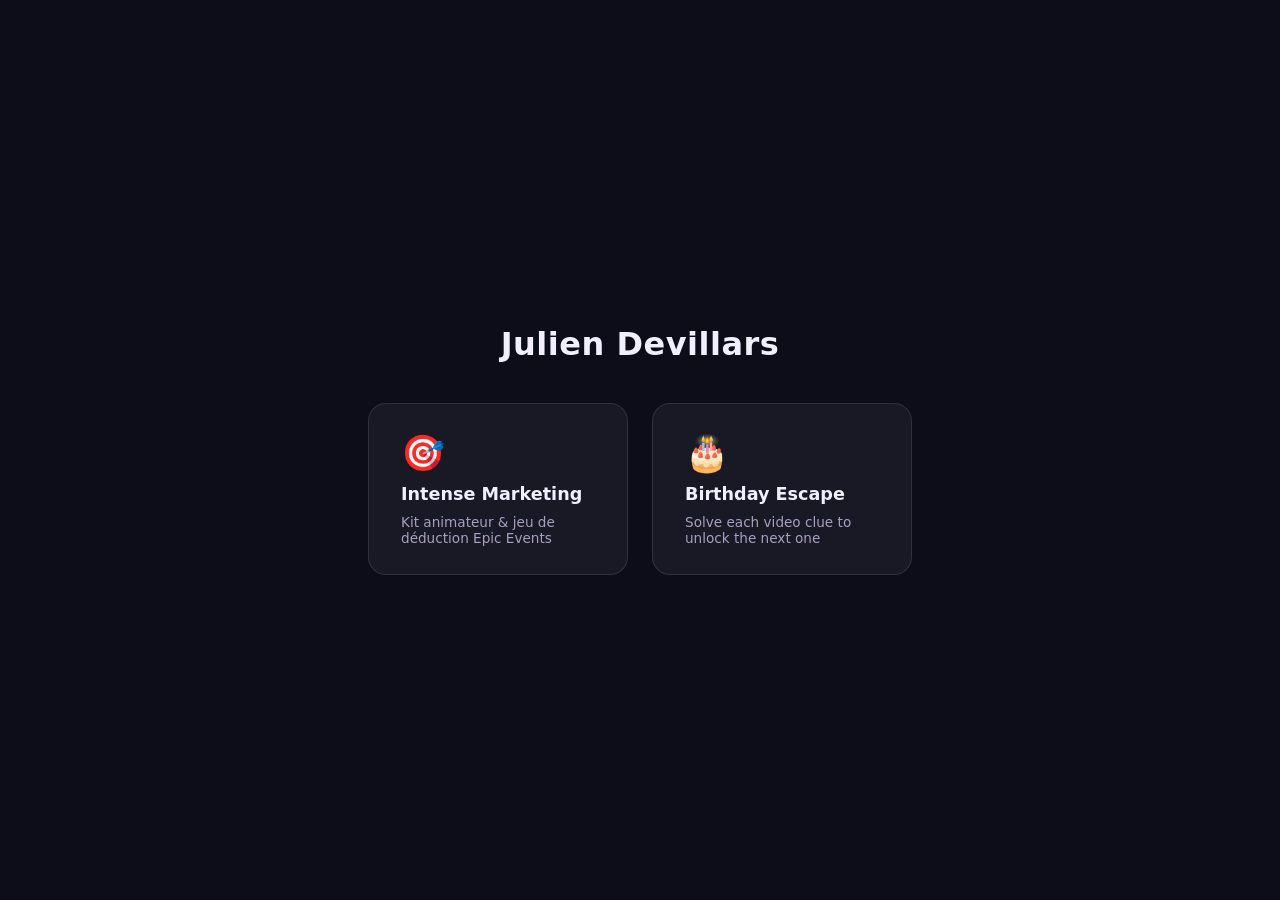
==== commit 82a26d39: "Restructure: move content to /intense-marketing, restore /birthday, add root landing page" ====
--- a/index.html
+++ b/index.html
@@ -2,260 +2,64 @@
 <html lang="fr">
 <head>
   <meta charset="UTF-8" />
-  <meta name="viewport" content="width=device-width, initial-scale=1.0" />
-  <title>Epic Events — Entrez votre code</title>
+  <meta name="viewport" content="width=device-width, initial-scale=1" />
+  <title>Julien Devillars</title>
   <style>
-    * { margin: 0; padding: 0; box-sizing: border-box; }
-
+    * { box-sizing: border-box; margin: 0; padding: 0; }
     body {
+      font-family: "Segoe UI", system-ui, sans-serif;
+      background: #0d0d1a;
+      color: #f0eeff;
       min-height: 100vh;
       display: flex;
       flex-direction: column;
       align-items: center;
       justify-content: center;
-      background: #0f0f1a;
-      font-family: 'Segoe UI', sans-serif;
-      color: #fff;
-      overflow: hidden;
+      gap: 40px;
+      padding: 40px 20px;
     }
-
-    /* Particules de fond */
-    .bg-stars {
-      position: fixed;
-      inset: 0;
-      pointer-events: none;
-      z-index: 0;
+    h1 { font-size: 2rem; font-weight: 700; letter-spacing: 0.5px; }
+    .cards {
+      display: flex;
+      gap: 24px;
+      flex-wrap: wrap;
+      justify-content: center;
     }
-
     .card {
-      position: relative;
-      z-index: 1;
+      display: flex;
+      flex-direction: column;
+      gap: 10px;
       background: rgba(255,255,255,0.05);
       border: 1px solid rgba(255,255,255,0.1);
-      border-radius: 24px;
-      padding: 48px 40px;
-      width: min(420px, 92vw);
-      text-align: center;
-      backdrop-filter: blur(12px);
-      box-shadow: 0 0 60px rgba(130, 80, 255, 0.15);
-    }
-
-    .logo {
-      font-size: 2.8rem;
-      margin-bottom: 8px;
-    }
-
-    h1 {
-      font-size: 1.5rem;
-      font-weight: 700;
-      letter-spacing: 0.02em;
-      color: #e0d0ff;
-      margin-bottom: 8px;
-    }
-
-    .subtitle {
-      font-size: 0.9rem;
-      color: rgba(255,255,255,0.45);
-      margin-bottom: 36px;
-    }
-
-    .input-wrap {
-      position: relative;
-      margin-bottom: 16px;
-    }
-
-    input {
-      width: 100%;
-      padding: 16px 20px;
-      font-size: 1.4rem;
-      text-align: center;
-      letter-spacing: 0.25em;
-      text-transform: uppercase;
-      background: rgba(255,255,255,0.07);
-      border: 2px solid rgba(255,255,255,0.15);
-      border-radius: 14px;
-      color: #fff;
-      outline: none;
-      transition: border-color 0.2s, box-shadow 0.2s;
-    }
-
-    input:focus {
-      border-color: #8250ff;
-      box-shadow: 0 0 0 4px rgba(130,80,255,0.2);
-    }
-
-    input.error {
-      border-color: #ff4d6d;
-      box-shadow: 0 0 0 4px rgba(255,77,109,0.2);
-      animation: shake 0.35s;
-    }
-
-    @keyframes shake {
-      0%, 100% { transform: translateX(0); }
-      20% { transform: translateX(-8px); }
-      40% { transform: translateX(8px); }
-      60% { transform: translateX(-5px); }
-      80% { transform: translateX(5px); }
-    }
-
-    button {
-      width: 100%;
-      padding: 16px;
-      font-size: 1rem;
-      font-weight: 700;
-      letter-spacing: 0.06em;
-      text-transform: uppercase;
-      background: linear-gradient(135deg, #8250ff, #bf5fff);
-      border: none;
-      border-radius: 14px;
-      color: #fff;
-      cursor: pointer;
+      border-radius: 18px;
+      padding: 28px 32px;
+      width: 260px;
+      text-decoration: none;
+      color: inherit;
       transition: transform 0.15s, box-shadow 0.15s;
     }
-
-    button:hover {
-      transform: translateY(-2px);
-      box-shadow: 0 8px 24px rgba(130,80,255,0.4);
+    .card:hover {
+      transform: translateY(-4px);
+      box-shadow: 0 16px 40px rgba(0,0,0,0.4);
     }
-
-    button:active { transform: translateY(0); }
-
-    .error-msg {
-      margin-top: 14px;
-      font-size: 0.88rem;
-      color: #ff4d6d;
-      min-height: 1.2em;
-      transition: opacity 0.2s;
-    }
-
-    .hint {
-      margin-top: 28px;
-      font-size: 0.78rem;
-      color: rgba(255,255,255,0.25);
-    }
+    .card-icon { font-size: 2.2rem; }
+    .card-title { font-size: 1.1rem; font-weight: 600; }
+    .card-desc { font-size: 0.85rem; color: #a89fc0; }
   </style>
 </head>
 <body>
-
-<canvas class="bg-stars" id="stars"></canvas>
-
-<div class="card">
-  <div class="logo">🎮</div>
-  <h1>Epic Events</h1>
-  <p class="subtitle">Entrez votre code pour rejoindre l'aventure</p>
-
-  <div class="input-wrap">
-    <input
-      type="text"
-      id="codeInput"
-      maxlength="12"
-      placeholder="XXXX"
-      autocomplete="off"
-      autofocus
-    />
+  <h1>Julien Devillars</h1>
+  <div class="cards">
+    <a class="card" href="/intense-marketing/">
+      <div class="card-icon">🎯</div>
+      <div class="card-title">Intense Marketing</div>
+      <div class="card-desc">Kit animateur &amp; jeu de déduction Epic Events</div>
+    </a>
+    <a class="card" href="/birthday/">
+      <div class="card-icon">🎂</div>
+      <div class="card-title">Birthday Escape</div>
+      <div class="card-desc">Solve each video clue to unlock the next one</div>
+    </a>
   </div>
-
-  <button onclick="checkCode()">Entrer ›</button>
-  <p class="error-msg" id="errMsg"></p>
-
-  <p class="hint">Scannez un QR code ou tapez le code reçu</p>
-</div>
-
-<script>
-  // ─── Table des codes → URL de destination ───────────────────────────
-  const CODES = {
-    "QUIZ1":   "quiz.html",
-    "ENQUETE": "deduction.html",   // Jeu de déduction recrutement
-    "PUZZLE":  "puzzle.html",
-    "MEMORY":  "memory.html",
-    "SNAKE":   "snake.html",
-    // Ajouter autant de codes que nécessaire
-  };
-
-  // ─── Lecture du paramètre URL (pour les QR codes) ───────────────────
-  const urlParams = new URLSearchParams(window.location.search);
-  const codeFromUrl = urlParams.get("code");
-  if (codeFromUrl) {
-    document.getElementById("codeInput").value = codeFromUrl.toUpperCase();
-    checkCode();
-  }
-
-  function checkCode() {
-    const input = document.getElementById("codeInput");
-    const err   = document.getElementById("errMsg");
-    const code  = input.value.trim().toUpperCase();
-
-    err.textContent = "";
-    input.classList.remove("error");
-
-    if (!code) {
-      showError(input, err, "Entrez un code.");
-      return;
-    }
-
-    const dest = CODES[code];
-    if (dest) {
-      window.location.href = dest;
-    } else {
-      showError(input, err, "Code invalide. Réessayez !");
-    }
-  }
-
-  function showError(input, err, msg) {
-    err.textContent = msg;
-    input.classList.add("error");
-    setTimeout(() => input.classList.remove("error"), 400);
-  }
-
-  // Valider avec Entrée
-  document.getElementById("codeInput").addEventListener("keydown", e => {
-    if (e.key === "Enter") checkCode();
-  });
-
-  // ─── Étoiles animées ────────────────────────────────────────────────
-  (function() {
-    const canvas = document.getElementById("stars");
-    const ctx    = canvas.getContext("2d");
-    let stars    = [];
-    const N      = 120;
-
-    function resize() {
-      canvas.width  = window.innerWidth;
-      canvas.height = window.innerHeight;
-    }
-
-    function init() {
-      resize();
-      stars = Array.from({length: N}, () => ({
-        x: Math.random() * canvas.width,
-        y: Math.random() * canvas.height,
-        r: Math.random() * 1.5 + 0.3,
-        a: Math.random(),
-        da: (Math.random() - 0.5) * 0.008,
-        vx: (Math.random() - 0.5) * 0.15,
-        vy: (Math.random() - 0.5) * 0.15,
-      }));
-    }
-
-    function draw() {
-      ctx.clearRect(0, 0, canvas.width, canvas.height);
-      for (const s of stars) {
-        s.x  = (s.x + s.vx + canvas.width)  % canvas.width;
-        s.y  = (s.y + s.vy + canvas.height) % canvas.height;
-        s.a  = Math.max(0.05, Math.min(1, s.a + s.da));
-        if (s.a <= 0.05 || s.a >= 1) s.da = -s.da;
-        ctx.beginPath();
-        ctx.arc(s.x, s.y, s.r, 0, Math.PI * 2);
-        ctx.fillStyle = `rgba(180,150,255,${s.a})`;
-        ctx.fill();
-      }
-      requestAnimationFrame(draw);
-    }
-
-    window.addEventListener("resize", () => { resize(); });
-    init();
-    draw();
-  })();
-</script>
 </body>
 </html>
